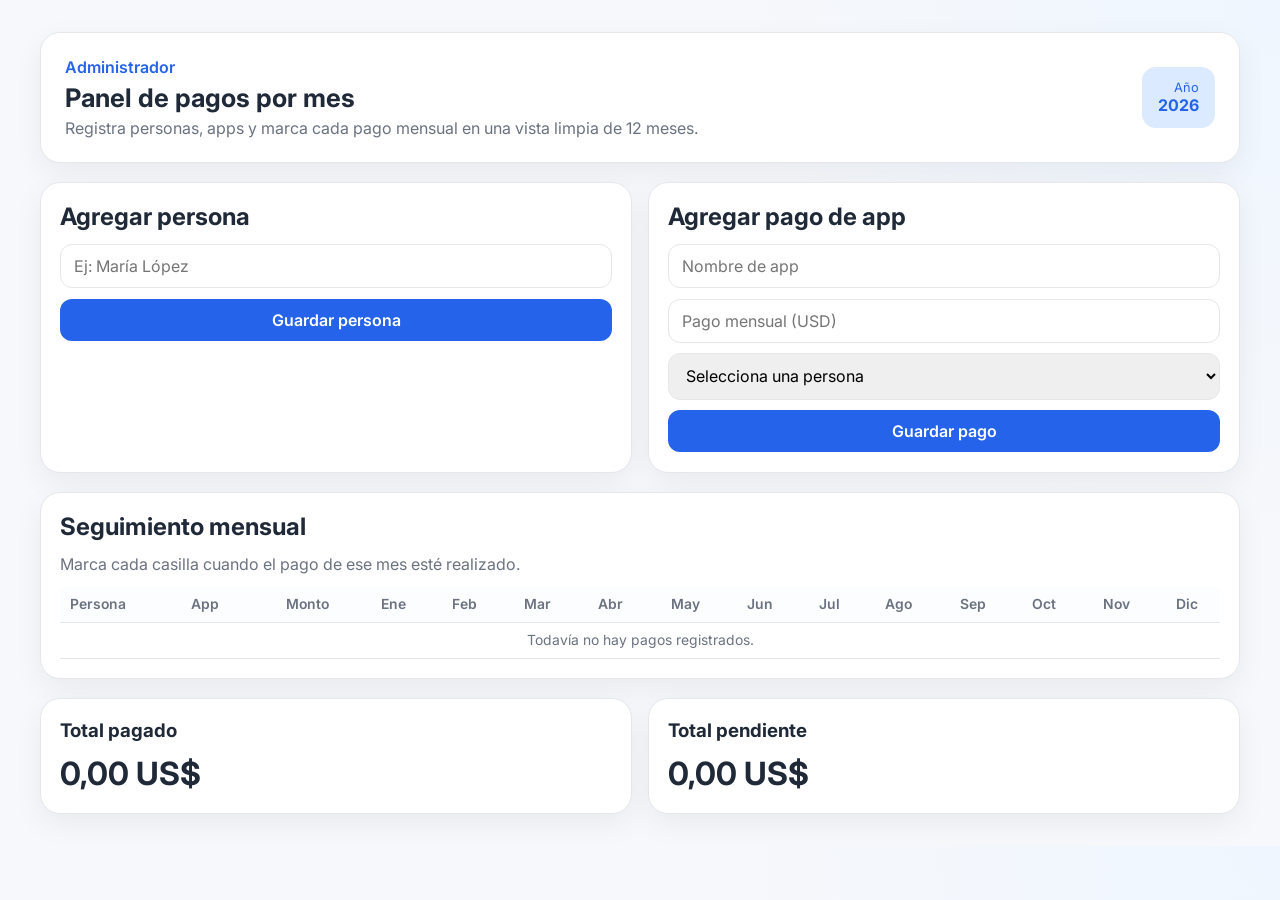
==== index.html @ a0d4f9ec "Agregar soporte por año 2025-2027 y endurecer almacenamiento local" ====
<!doctype html>
<html lang="es">
  <head>
    <meta charset="UTF-8" />
    <meta name="viewport" content="width=device-width, initial-scale=1.0" />
    <title>Control de Pagos Mensuales</title>
    <link rel="preconnect" href="https://fonts.googleapis.com" />
    <link rel="preconnect" href="https://fonts.gstatic.com" crossorigin />
    <link
      href="https://fonts.googleapis.com/css2?family=Inter:wght@400;500;600;700&display=swap"
      rel="stylesheet"
    />
    <link rel="stylesheet" href="styles.css" />
  </head>
  <body>
    <main class="app-shell">
      <header class="hero">
        <div>
          <p class="eyebrow">Administrador</p>
          <h1>Panel de pagos por mes</h1>
          <p class="subtitle">
            Registra personas, apps y marca cada pago mensual en una vista limpia de 12 meses.
          </p>
        </div>
        <div class="year-pill">
          <span>Año</span>
          <strong id="yearLabel"></strong>
        </div>
      </header>

      <section class="cards-grid">
        <article class="card">
          <h2>Agregar persona</h2>
          <form id="personForm" class="stack">
            <input id="personName" type="text" placeholder="Ej: María López" required />
            <button type="submit">Guardar persona</button>
          </form>
          <ul id="peopleList" class="chips"></ul>
        </article>

        <article class="card">
          <h2>Agregar pago de app</h2>
          <form id="subscriptionForm" class="stack">
            <input id="appName" type="text" placeholder="Nombre de app" required />
            <input id="monthlyAmount" type="number" min="0" step="0.01" placeholder="Pago mensual (USD)" required />
            <select id="personSelect" required>
              <option value="">Selecciona una persona</option>
            </select>
            <button type="submit">Guardar pago</button>
          </form>
        </article>
      </section>

      <section class="card table-card">
        <div class="table-header">
          <h2>Seguimiento mensual</h2>
          <p>Marca cada casilla cuando el pago de ese mes esté realizado.</p>
        </div>

        <div class="table-wrap">
          <table>
            <thead>
              <tr>
                <th>Persona</th>
                <th>App</th>
                <th>Monto</th>
                <th>Ene</th><th>Feb</th><th>Mar</th><th>Abr</th><th>May</th><th>Jun</th>
                <th>Jul</th><th>Ago</th><th>Sep</th><th>Oct</th><th>Nov</th><th>Dic</th>
              </tr>
            </thead>
            <tbody id="paymentsTableBody">
              <tr class="empty-row"><td colspan="15">Todavía no hay pagos registrados.</td></tr>
            </tbody>
          </table>
        </div>
      </section>

      <section class="cards-grid summaries">
        <article class="card">
          <h3>Total pagado</h3>
          <p id="paidTotal" class="metric">$0.00</p>
        </article>
        <article class="card">
          <h3>Total pendiente</h3>
          <p id="pendingTotal" class="metric">$0.00</p>
        </article>
      </section>
    </main>

    <script src="app.js"></script>
  </body>
</html>
---- styles.css ----
:root {
  --bg: #f6f8fb;
  --card: #ffffff;
  --text: #1f2937;
  --muted: #6b7280;
  --primary: #2563eb;
  --primary-soft: #dbeafe;
  --ok: #16a34a;
  --border: #e5e7eb;
  --shadow: 0 10px 30px rgba(15, 23, 42, 0.06);
}

* {
  box-sizing: border-box;
}

body {
  margin: 0;
  font-family: 'Inter', sans-serif;
  background: radial-gradient(circle at top right, #eff6ff, var(--bg) 35%);
  color: var(--text);
}

.app-shell {
  width: min(1200px, 94vw);
  margin: 2rem auto;
  display: grid;
  gap: 1.2rem;
}

.hero {
  background: var(--card);
  border: 1px solid var(--border);
  border-radius: 20px;
  padding: 1.5rem;
  display: flex;
  justify-content: space-between;
  align-items: center;
  box-shadow: var(--shadow);
}

.eyebrow {
  color: var(--primary);
  font-weight: 600;
  margin: 0;
}

h1 {
  margin: 0.3rem 0;
  font-size: clamp(1.4rem, 2vw, 2rem);
}

.subtitle {
  margin: 0;
  color: var(--muted);
}

.year-pill {
  border-radius: 14px;
  background: var(--primary-soft);
  color: var(--primary);
  padding: 0.8rem 1rem;
  text-align: right;
}

.year-pill span {
  display: block;
  font-size: 0.8rem;
}

.cards-grid {
  display: grid;
  grid-template-columns: repeat(auto-fit, minmax(280px, 1fr));
  gap: 1rem;
}

.card {
  background: var(--card);
  border: 1px solid var(--border);
  border-radius: 20px;
  padding: 1.2rem;
  box-shadow: var(--shadow);
}

h2, h3 {
  margin: 0 0 0.8rem;
}

.stack {
  display: grid;
  gap: 0.65rem;
}

input,
select,
button {
  border-radius: 12px;
  border: 1px solid var(--border);
  padding: 0.7rem 0.8rem;
  font: inherit;
}

button {
  background: var(--primary);
  color: white;
  border: none;
  cursor: pointer;
  font-weight: 600;
}

button:hover {
  opacity: 0.93;
}

.chips {
  margin: 0.9rem 0 0;
  padding: 0;
  list-style: none;
  display: flex;
  flex-wrap: wrap;
  gap: 0.5rem;
}

.chips li {
  background: #f3f4f6;
  border: 1px solid var(--border);
  border-radius: 999px;
  padding: 0.35rem 0.7rem;
  font-size: 0.88rem;
}

.table-card {
  overflow: hidden;
}

.table-header p {
  margin: 0;
  color: var(--muted);
}

.table-wrap {
  overflow-x: auto;
  margin-top: 0.8rem;
}

table {
  width: 100%;
  border-collapse: collapse;
  min-width: 980px;
}

th,
td {
  border-bottom: 1px solid var(--border);
  padding: 0.6rem;
  text-align: center;
  font-size: 0.87rem;
}

th {
  color: var(--muted);
  font-weight: 600;
  background: #fcfdff;
}

td:first-child,
td:nth-child(2),
th:first-child,
th:nth-child(2) {
  text-align: left;
}

.empty-row td {
  text-align: center !important;
  color: var(--muted);
}

.month-checkbox {
  width: 18px;
  height: 18px;
  accent-color: var(--ok);
}

.metric {
  margin: 0;
  font-size: clamp(1.5rem, 2.7vw, 2rem);
  font-weight: 700;
}

@media (max-width: 700px) {
  .hero {
    flex-direction: column;
    align-items: flex-start;
    gap: 1rem;
  }
}
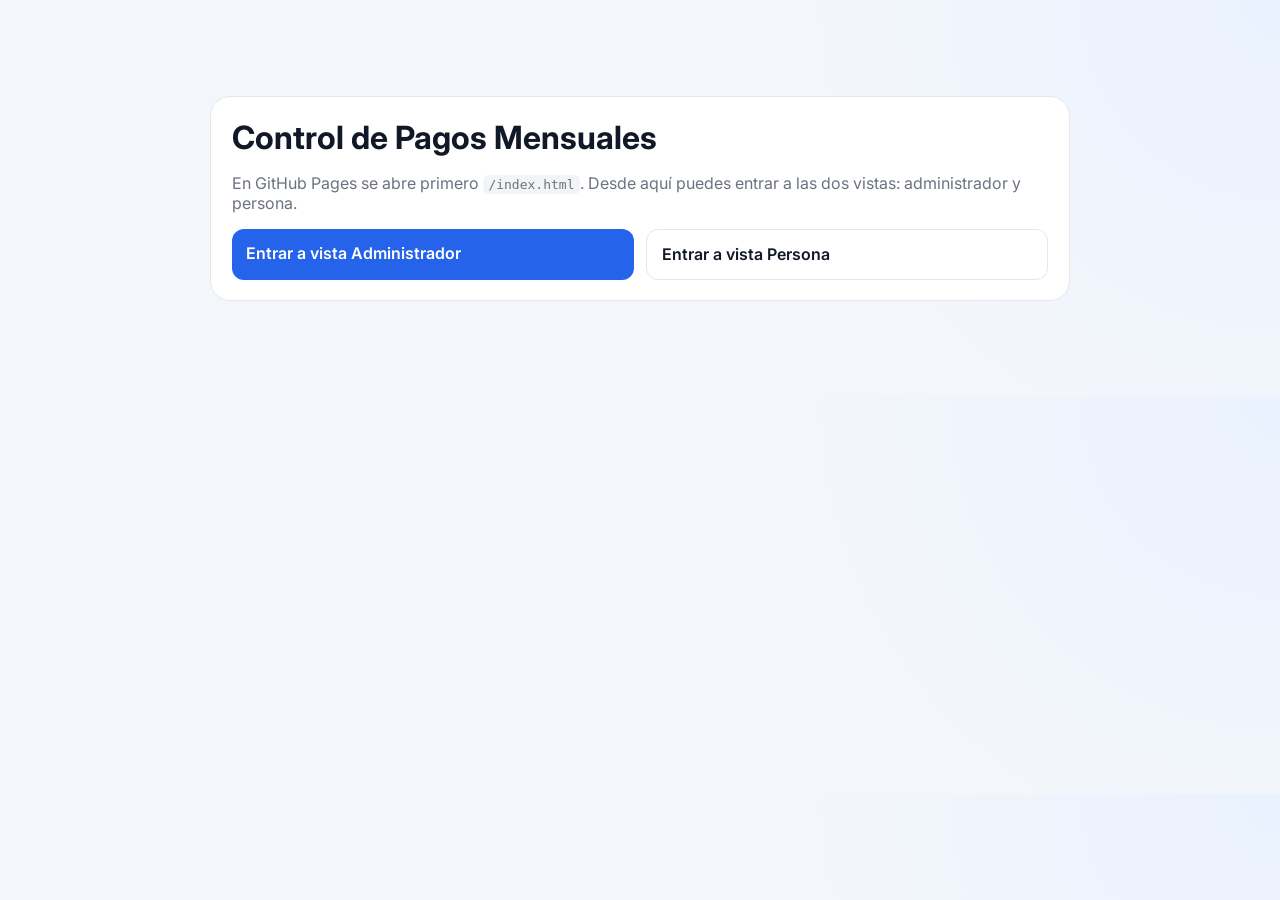
==== commit f6d457c4: "Configurar landing de GitHub Pages con acceso a admin y persona" ====
--- a/index.html
+++ b/index.html
@@ -3,90 +3,70 @@
   <head>
     <meta charset="UTF-8" />
     <meta name="viewport" content="width=device-width, initial-scale=1.0" />
-    <title>Control de Pagos Mensuales</title>
+    <title>Control de Pagos | Inicio</title>
     <link rel="preconnect" href="https://fonts.googleapis.com" />
     <link rel="preconnect" href="https://fonts.gstatic.com" crossorigin />
-    <link
-      href="https://fonts.googleapis.com/css2?family=Inter:wght@400;500;600;700&display=swap"
-      rel="stylesheet"
-    />
-    <link rel="stylesheet" href="styles.css" />
+    <link href="https://fonts.googleapis.com/css2?family=Inter:wght@400;500;600;700&display=swap" rel="stylesheet" />
+    <style>
+      :root {
+        --bg: #f3f6fb;
+        --card: #fff;
+        --text: #111827;
+        --muted: #6b7280;
+        --primary: #2563eb;
+        --border: #e5e7eb;
+      }
+      * { box-sizing: border-box; }
+      body {
+        margin: 0;
+        font-family: Inter, system-ui, sans-serif;
+        background: radial-gradient(circle at top right, #eaf2ff, var(--bg) 35%);
+        color: var(--text);
+      }
+      .wrap {
+        width: min(860px, 94vw);
+        margin: 6rem auto;
+        background: var(--card);
+        border: 1px solid var(--border);
+        border-radius: 20px;
+        padding: 1.3rem;
+      }
+      h1 { margin: 0; font-size: clamp(1.4rem, 2.6vw, 2rem); }
+      p { color: var(--muted); }
+      .actions {
+        display: grid;
+        grid-template-columns: repeat(auto-fit, minmax(220px, 1fr));
+        gap: 0.8rem;
+        margin-top: 1rem;
+      }
+      a {
+        text-decoration: none;
+        border-radius: 12px;
+        border: 1px solid var(--border);
+        padding: 0.9rem;
+        color: var(--text);
+        font-weight: 600;
+        background: #fff;
+      }
+      a.primary {
+        background: var(--primary);
+        color: #fff;
+        border: none;
+      }
+      code { background: #f3f4f6; padding: 0.12rem 0.35rem; border-radius: 6px; }
+    </style>
   </head>
   <body>
-    <main class="app-shell">
-      <header class="hero">
-        <div>
-          <p class="eyebrow">Administrador</p>
-          <h1>Panel de pagos por mes</h1>
-          <p class="subtitle">
-            Registra personas, apps y marca cada pago mensual en una vista limpia de 12 meses.
-          </p>
-        </div>
-        <div class="year-pill">
-          <span>Año</span>
-          <strong id="yearLabel"></strong>
-        </div>
-      </header>
-
-      <section class="cards-grid">
-        <article class="card">
-          <h2>Agregar persona</h2>
-          <form id="personForm" class="stack">
-            <input id="personName" type="text" placeholder="Ej: María López" required />
-            <button type="submit">Guardar persona</button>
-          </form>
-          <ul id="peopleList" class="chips"></ul>
-        </article>
-
-        <article class="card">
-          <h2>Agregar pago de app</h2>
-          <form id="subscriptionForm" class="stack">
-            <input id="appName" type="text" placeholder="Nombre de app" required />
-            <input id="monthlyAmount" type="number" min="0" step="0.01" placeholder="Pago mensual (USD)" required />
-            <select id="personSelect" required>
-              <option value="">Selecciona una persona</option>
-            </select>
-            <button type="submit">Guardar pago</button>
-          </form>
-        </article>
-      </section>
-
-      <section class="card table-card">
-        <div class="table-header">
-          <h2>Seguimiento mensual</h2>
-          <p>Marca cada casilla cuando el pago de ese mes esté realizado.</p>
-        </div>
-
-        <div class="table-wrap">
-          <table>
-            <thead>
-              <tr>
-                <th>Persona</th>
-                <th>App</th>
-                <th>Monto</th>
-                <th>Ene</th><th>Feb</th><th>Mar</th><th>Abr</th><th>May</th><th>Jun</th>
-                <th>Jul</th><th>Ago</th><th>Sep</th><th>Oct</th><th>Nov</th><th>Dic</th>
-              </tr>
-            </thead>
-            <tbody id="paymentsTableBody">
-              <tr class="empty-row"><td colspan="15">Todavía no hay pagos registrados.</td></tr>
-            </tbody>
-          </table>
-        </div>
-      </section>
-
-      <section class="cards-grid summaries">
-        <article class="card">
-          <h3>Total pagado</h3>
-          <p id="paidTotal" class="metric">$0.00</p>
-        </article>
-        <article class="card">
-          <h3>Total pendiente</h3>
-          <p id="pendingTotal" class="metric">$0.00</p>
-        </article>
-      </section>
+    <main class="wrap">
+      <h1>Control de Pagos Mensuales</h1>
+      <p>
+        En GitHub Pages se abre primero <code>/index.html</code>. Desde aquí puedes entrar a las dos vistas:
+        administrador y persona.
+      </p>
+      <div class="actions">
+        <a class="primary" href="./public/admin.html">Entrar a vista Administrador</a>
+        <a href="./public/persona.html">Entrar a vista Persona</a>
+      </div>
     </main>
-
-    <script src="app.js"></script>
   </body>
 </html>
